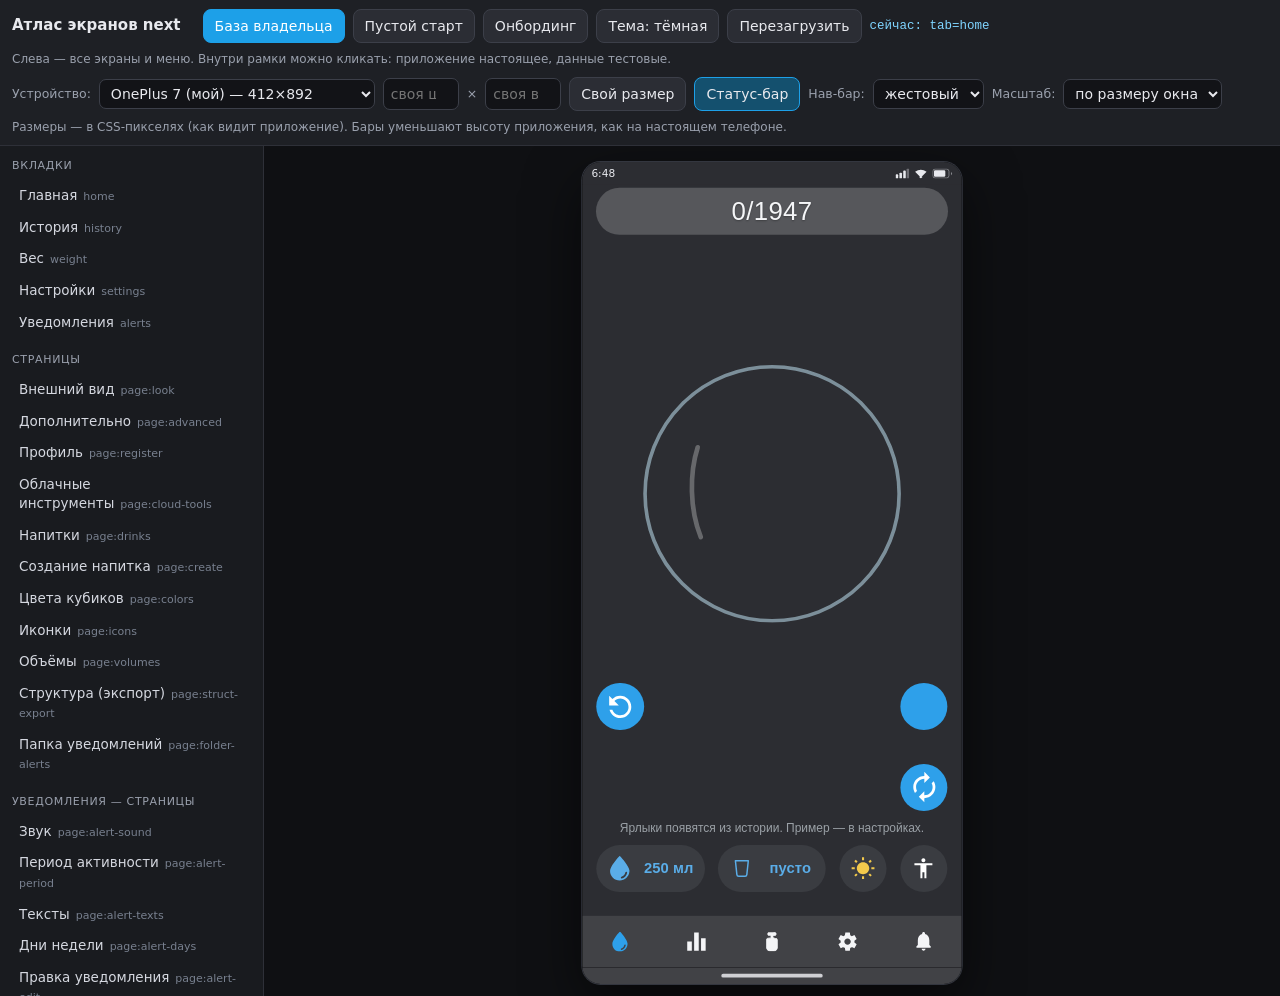
==== atlas.html @ ac857ebe "Атлас v2: устройства и системные бары в цвет интерфейса (слово владельца 07.11) - пресеты устройств " ====
<!DOCTYPE html>
<html lang="ru">
<head>
<meta charset="utf-8">
<meta name="viewport" content="width=device-width, initial-scale=1">
<title>Атлас экранов — Водомер next</title>
<!-- Атлас экранов next (слово владельца 07.11, вариант 2): настоящее приложение
     в рамке телефона + каталог всех экранов и меню для быстрого перехода.
     Приложение не меняет и ничего не экспортирует: это смотровая площадка.
     В APK не входит (сборка берёт только index.html/styles.css/src/assets/data). -->
<style>
  :root { color-scheme: dark; }
  * { box-sizing: border-box; }
  body { margin: 0; font: 14px/1.45 system-ui, sans-serif; background: #141519; color: #e8e9ee; }
  header { display: flex; align-items: center; gap: 8px; padding: 9px 12px; background: #1e2025; border-bottom: 1px solid #2e3038; flex-wrap: wrap; }
  header h1 { font-size: 15px; margin: 0 14px 0 0; font-weight: 600; }
  .btn { background: #2b2d34; color: #e8e9ee; border: 1px solid #3c3f49; border-radius: 8px; padding: 6px 11px; cursor: pointer; font: inherit; }
  .btn:hover { background: #35373f; }
  .btn.pri { background: #1da0e8; border-color: #1da0e8; color: #fff; }
  .btn.on { background: #14506e; border-color: #1da0e8; }
  .hint { color: #9aa0ad; font-size: 12px; }
  #cur { color: #7fd4ff; font-size: 12.5px; font-family: ui-monospace, monospace; }
  main { display: flex; height: calc(100vh - 50px); }
  #left { width: 264px; flex: none; overflow: auto; background: #191b1f; border-right: 1px solid #2e3038; padding: 10px; }
  .sec { color: #9aa0ad; font-size: 11px; text-transform: uppercase; letter-spacing: .06em; margin: 14px 2px 6px; }
  .sec:first-child { margin-top: 2px; }
  .scr { display: block; width: 100%; text-align: left; background: none; border: 0; color: #d5d8e0; padding: 6px 9px; border-radius: 8px; cursor: pointer; font: inherit; font-size: 13.5px; }
  .scr:hover { background: #23252c; }
  .scr small { color: #78808f; margin-left: 6px; font-size: 11px; }
  #center { flex: 1; display: flex; align-items: flex-start; justify-content: center; padding: 16px; overflow: auto; background: #0f1013; }
  #frame { position: relative; width: 412px; height: 892px; flex: none; border-radius: 20px; overflow: hidden; box-shadow: 0 0 0 1px #33363f, 0 22px 60px rgba(0,0,0,.55); background: #000; }
  #frame iframe { border: 0; display: block; }
  #frame { display: flex; flex-direction: column; }
  #statusbar { height: 24px; flex: none; display: none; align-items: center; justify-content: space-between; padding: 0 10px; font-size: 11.5px; background: #101114; color: #e8e9ee; }
  #statusbar.on { display: flex; }
  #statusbar.light { background: #f2f3f5; color: #22252b; }
  #statusbar .ics { display: flex; gap: 5px; align-items: center; }
  #navbar { flex: none; display: none; align-items: center; justify-content: center; background: #101114; color: #e8e9ee; }
  #navbar.light { background: #f2f3f5; color: #22252b; }
  #navbar.gesture { height: 18px; }
  #navbar.buttons { height: 48px; justify-content: space-evenly; }
  #navbar.on { display: flex; }
  #navbar .pill { width: 110px; height: 4px; border-radius: 2px; background: currentColor; opacity: .85; }
  .bar2 { display: flex; align-items: center; gap: 8px; width: 100%; flex-wrap: wrap; }
  .bar2 select, .bar2 input[type=number] { background: #121317; color: #e8e9ee; border: 1px solid #3c3f49; border-radius: 7px; padding: 5px 7px; font: inherit; }
  .bar2 input[type=number] { width: 76px; }
  .bar2 .lbl { color: #9aa0ad; font-size: 12.5px; }
</style>
</head>
<body>
<header>
  <h1>Атлас экранов next</h1>
  <button class="btn pri" id="seedOwner">База владельца</button>
  <button class="btn" id="seedEmpty">Пустой старт</button>
  <button class="btn" id="seedOnb">Онбординг</button>
  <button class="btn" id="themeBtn">Тема: тёмная</button>
  <button class="btn" id="reloadBtn">Перезагрузить</button>
  <span id="cur">загрузка…</span>
  <span class="hint">Слева — все экраны и меню. Внутри рамки можно кликать: приложение настоящее, данные тестовые.</span>
  <div class="bar2">
    <span class="lbl">Устройство:</span>
    <select id="devSel">
      <option value="412x892" selected>OnePlus 7 (мой) — 412×892</option>
      <option value="412x914">OnePlus 7T / 8 — 412×914</option>
      <option value="360x780">Galaxy S23 — 360×780</option>
      <option value="390x844">iPhone 14 — 390×844</option>
      <option value="375x667">iPhone SE — 375×667</option>
      <option value="360x640">Компактный Android — 360×640</option>
      <option value="768x1024">Планшет — 768×1024</option>
    </select>
    <input type="number" id="custW" placeholder="своя ширина" min="280" max="1400">
    <span class="lbl">×</span>
    <input type="number" id="custH" placeholder="своя высота" min="480" max="1600">
    <button class="btn" id="custGo">Свой размер</button>
    <button class="btn on" id="statusBtn">Статус-бар</button>
    <span class="lbl">Нав-бар:</span>
    <select id="navSel">
      <option value="off">нет</option>
      <option value="gesture" selected>жестовый</option>
      <option value="buttons">кнопки</option>
    </select>
    <span class="lbl">Масштаб:</span>
    <select id="zoomSel">
      <option value="fit" selected>по размеру окна</option>
      <option value="100">100%</option>
    </select>
    <span class="hint">Размеры — в CSS-пикселях (как видит приложение). Бары уменьшают высоту приложения, как на настоящем телефоне.</span>
  </div>
</header>
<main>
  <aside id="left"></aside>
  <section id="center">
    <div id="frame">
      <div id="statusbar" class="on"><span id="sbClock">9:41</span><span class="ics">
        <svg width="15" height="11" viewBox="0 0 16 12" fill="currentColor"><rect x="0" y="7" width="3" height="5" rx="1"/><rect x="4.5" y="5" width="3" height="7" rx="1"/><rect x="9" y="2.5" width="3" height="9.5" rx="1"/><rect x="13" y="0" width="3" height="12" rx="1" opacity=".35"/></svg>
        <svg width="15" height="11" viewBox="0 0 16 12" fill="currentColor"><path d="M8 10.6 1.2 3.8a12 12 0 0 1 13.6 0L8 10.6zm0 1.4-2-2a3.2 3.2 0 0 1 4 0l-2 2z"/></svg>
        <svg width="22" height="11" viewBox="0 0 25 12"><rect x="0.5" y="0.5" width="20" height="11" rx="3" fill="none" stroke="currentColor" opacity=".5"/><rect x="2" y="2" width="14" height="8" rx="1.6" fill="currentColor"/><path d="M23 4v4a2.2 2.2 0 0 0 0-4z" fill="currentColor" opacity=".5"/></svg>
      </span></div>
      <iframe id="app" title="Водомер next"></iframe>
      <div id="navbar" class="on gesture"><span class="pill"></span></div>
    </div>
  </section>
</main>
<script>
(function () {
  "use strict";
  var frame = document.getElementById("app");
  var left = document.getElementById("left");
  var cur = document.getElementById("cur");
  var KEY = "cup-tracker-v1";
  var ownerPack = null;

  /* ---------- сиды (как в bench: база владельца из uploads) ---------- */
  function buildSeed(pack, opts) {
    opts = opts || {};
    var s = (pack && pack.settings) || {}, pr = (pack && pack.profile) || {};
    return {
      goalMl: pr.consumptionRate || 1900, gender: pr.gender || "male",
      weightKg: pr.weightKg || 59, units: "metric", dayStart: pr.dayStart || "02:00",
      theme: "dark", animation: false,
      onboarded: opts.onboarded ? 0 : 1, historyDismissed: 1, alertPermAsked: 1,
      profile: { drinkId: "water", volume: 250 },
      drinks: pack ? (pack.drinks || []) : [],
      entries: opts.empty ? [] : (pack ? (pack.entries || []) : []),
      weights: opts.empty ? [] : (pack ? (pack.weights || []) : []),
      dayGoals: {}, tombstones: { e: {}, w: {} },
      notifications: { enabled: false, everyMin: 120, days: [] },
      cupLabel: s.cupLabel, rowCustom: s.rowCustom, habitAuto: s.habitAuto,
      paceGoals: s.paceGoals, lc: s.lc
    };
  }
  function boot(seed) {
    try { localStorage.setItem(KEY, JSON.stringify(seed)); } catch (e) {}
    frame.src = "index.html";
  }
  function loadOwner(cb) {
    if (ownerPack) { cb(ownerPack); return; }
    fetch("../uploads/vodomer-baza-owner.json").then(function (r) { return r.json(); })
      .then(function (j) { ownerPack = j; cb(j); })
      .catch(function () { cb(null); });
  }

  /* ---------- доступ к приложению в рамке ---------- */
  function app() {
    try { return frame.contentWindow && frame.contentWindow.__waterApp; } catch (e) { return null; }
  }
  function go(fn) {
    var A = app(); if (!A) return;
    fn(A);
    A.render();
  }
  /* настоящий клик по кнопке приложения в рамке (честный путь пользователя) */
  function clickAct(act) {
    try {
      var el = frame.contentDocument.querySelector('[data-act="' + act + '"]');
      if (el) { el.click(); return true; }
    } catch (e) {}
    return false;
  }
  function base(A, tab) {
    A.ui.page = null; A.ui.sheet = null; A.ui.modal = null; A.ui.dialogSpec = null;
    A.ui.tab = tab || "home";
  }

  /* ---------- каталог: все экраны и меню ---------- */
  var CAT = [
    { g: "Вкладки", items: [
      ["Главная", "home", function (A) { base(A, "home"); }],
      ["История", "history", function (A) { base(A, "history"); }],
      ["Вес", "weight", function (A) { base(A, "weight"); }],
      ["Настройки", "settings", function (A) { base(A, "settings"); }],
      ["Уведомления", "alerts", function (A) { base(A, "alerts"); }]
    ]},
    { g: "Страницы", items: [
      ["Внешний вид", "page:look", function (A) { base(A, "settings"); A.ui.page = "look"; }],
      ["Дополнительно", "page:advanced", function (A) { base(A, "settings"); A.ui.page = "advanced"; }],
      ["Профиль", "page:register", function (A) { base(A, "settings"); A.ui.page = "register"; }],
      ["Облачные инструменты", "page:cloud-tools", function (A) { base(A, "settings"); A.ui.page = "cloud-tools"; }],
      ["Напитки", "page:drinks", function (A) { base(A, "home"); A.ui.page = "drinks"; }],
      ["Создание напитка", "page:create", function (A) { base(A, "home"); A.ui.page = "create"; }],
      ["Цвета кубиков", "page:colors", function (A) { base(A, "settings"); A.ui.page = "colors"; }],
      ["Иконки", "page:icons", function (A) { base(A, "settings"); A.ui.page = "icons"; }],
      ["Объёмы", "page:volumes", function (A) { base(A, "settings"); A.ui.page = "volumes"; }],
      ["Структура (экспорт)", "page:struct-export", function (A) { base(A, "settings"); A.ui.page = "struct-export"; }],
      ["Папка уведомлений", "page:folder-alerts", function (A) { base(A, "alerts"); A.ui.page = "folder-alerts"; }]
    ]},
    { g: "Уведомления — страницы", items: [
      ["Звук", "page:alert-sound", function (A) { base(A, "alerts"); A.ui.page = "alert-sound"; }],
      ["Период активности", "page:alert-period", function (A) { base(A, "alerts"); A.ui.page = "alert-period"; }],
      ["Тексты", "page:alert-texts", function (A) { base(A, "alerts"); A.ui.page = "alert-texts"; }],
      ["Дни недели", "page:alert-days", function (A) { base(A, "alerts"); A.ui.page = "alert-days"; }],
      ["Правка уведомления", "page:alert-edit", function (A) { base(A, "alerts"); A.render(); A.performAction({ dataset: {} }, "open-alert-edit"); }],
      ["Привычный график", "page:alert-habit", function (A) { base(A, "alerts"); A.ui.page = "alert-habit"; }]
    ]},
    { g: "Шторки", items: [
      ["Добавить запись", "sheet:hist-add", function (A) { base(A, "history"); A.render(); if (!clickAct("open-add")) { A.performAction(null, "open-add"); } }],
      ["Добавить вес", "sheet:weight", function (A) { base(A, "weight"); A.ui.sheet = "weight"; }],
      ["Задать вес", "sheet:set-weight", function (A) { base(A, "settings"); A.render(); if (!clickAct("open-set-weight")) { A.performAction(null, "open-set-weight"); } }],
      ["Норма воды", "sheet:goal", function (A) { base(A, "settings"); A.ui.sheet = "goal"; }],
      ["Объём порции", "sheet:volume", function (A) { base(A, "home"); A.ui.sheet = "volume"; }],
      ["Активность", "sheet:activity", function (A) { base(A, "home"); A.ui.sheet = "activity"; }],
      ["Погода", "sheet:weather", function (A) { base(A, "home"); A.ui.sheet = "weather"; }]
    ]},
    { g: "Диалоги и меню", items: [
      ["Тема оформления", "modal:theme", function (A) { base(A, "settings"); A.ui.modal = "theme"; }],
      ["Единицы измерения", "modal:units", function (A) { base(A, "settings"); A.ui.modal = "units"; }],
      ["Пол", "modal:gender", function (A) { base(A, "settings"); A.ui.modal = "gender"; }],
      ["Норма (диалог)", "modal:norm", function (A) { base(A, "settings"); A.ui.modal = "norm"; }],
      ["Начало суток", "modal:day-start", function (A) { base(A, "settings"); A.ui.modal = "day-start"; }],
      ["Подпись стакана", "modal:cup-label", function (A) { base(A, "settings"); A.ui.modal = "cup-label"; }],
      ["Частота напоминаний", "modal:alert-freq", function (A) { base(A, "alerts"); A.ui.modal = "alert-freq"; }],
      ["Часы напоминаний", "modal:alert-clock", function (A) { base(A, "alerts"); A.ui.modal = "alert-clock"; }],
      ["Пауза напоминаний", "modal:alert-gap", function (A) { base(A, "alerts"); A.ui.modal = "alert-gap"; }],
      ["Календарь", "modal:calendar", function (A) { base(A, "weight"); A.ui.modal = "calendar"; }],
      ["Время записи", "modal:time", function (A) { base(A, "history"); A.ui.timeDraft = { hour: 12, minute: 30 }; A.ui.modal = "time"; }],
      ["Дубликаты", "modal:dupes", function (A) { base(A, "settings"); A.ui.modal = "dupes"; }],
      ["Экспорт истории", "modal:history-export", function (A) { base(A, "settings"); A.ui.modal = "history-export"; }]
    ]}
  ];

  CAT.forEach(function (grp) {
    var h = document.createElement("div");
    h.className = "sec"; h.textContent = grp.g;
    left.appendChild(h);
    grp.items.forEach(function (it) {
      var b = document.createElement("button");
      b.className = "scr"; b.dataset.atlas = it[1];
      b.innerHTML = it[0] + "<small>" + it[1] + "</small>";
      b.addEventListener("click", function () { go(it[2]); });
      left.appendChild(b);
    });
  });

  /* ---------- панель сверху ---------- */
  document.getElementById("seedOwner").addEventListener("click", function () {
    loadOwner(function (p) { boot(buildSeed(p, {})); });
  });
  document.getElementById("seedEmpty").addEventListener("click", function () {
    loadOwner(function (p) { boot(buildSeed(p, { empty: true })); });
  });
  document.getElementById("seedOnb").addEventListener("click", function () {
    loadOwner(function (p) { boot(buildSeed(p, { empty: true, onboarded: true })); });
  });
  document.getElementById("reloadBtn").addEventListener("click", function () {
    frame.src = "index.html";
  });
  var dark = true;
  document.getElementById("themeBtn").addEventListener("click", function () {
    dark = !dark;
    this.textContent = "Тема: " + (dark ? "тёмная" : "светлая");
    sb.classList.toggle("light", !dark); nb.classList.toggle("light", !dark);
    /* настоящим путём приложения: pick-theme сам сохранит и применит тему */
    go(function (A) { A.performAction({ dataset: { v: dark ? "dark" : "light" } }, "pick-theme"); });
  });

  /* ---------- бары в цвет интерфейса ---------- */
  /* Как оболочка на телефоне (WaterBars): цвет статус-бара снимаем с шапки
     приложения, нав-бара — с его нижней навигации. Иконки — контрастом. */
  function lum(rgb) {
    var m = /rgba?\((\d+),\s*(\d+),\s*(\d+)/.exec(rgb || "");
    if (!m) return 0;
    return (0.2126 * m[1] + 0.7152 * m[2] + 0.0722 * m[3]) / 255;
  }
  function syncBars() {
    try {
      var w = frame.contentWindow, d = frame.contentDocument;
      if (!w || !d || !d.querySelector) return;
      var navEl = d.querySelector("#app .nav");
      /* шапка может быть прозрачной (главная) — идём вниз по слоям,
         как замер цвета у оболочки: первый непрозрачный фон сверху */
      var bg = "";
      ["#app .top", "#app .screen", "#app"].forEach(function (sel) {
        if (bg) return;
        var el = d.querySelector(sel);
        if (!el) return;
        var c = w.getComputedStyle(el).backgroundColor;
        if (c && c !== "rgba(0, 0, 0, 0)" && c !== "transparent") bg = c;
      });
      if (!bg && d.body) bg = w.getComputedStyle(d.body).backgroundColor;
      if (bg) {
        sb.style.background = bg;
        sb.style.color = lum(bg) > 0.6 ? "#22252b" : "#e8e9ee";
      }
      if (navEl) {
        var nbg = w.getComputedStyle(navEl).backgroundColor;
        if (nbg && nbg !== "rgba(0, 0, 0, 0)" && nbg !== "transparent") {
          nb.style.background = nbg;
          nb.style.color = lum(nbg) > 0.6 ? "#22252b" : "#e8e9ee";
        }
      }
    } catch (e) { /* рамка между навигациями — пропускаем кадр */ }
  }
  setInterval(syncBars, 500);

  /* ---------- индикатор текущего экрана ---------- */
  setInterval(function () {
    var A = app();
    if (!A) { cur.textContent = "загрузка…"; return; }
    var u = A.ui;
    cur.textContent = "сейчас: tab=" + u.tab + (u.page ? " page=" + u.page : "") +
      (u.sheet ? " sheet=" + u.sheet : "") + (u.modal ? " modal=" + u.modal : "");
  }, 600);

  /* ---------- устройства, бары, масштаб ---------- */
  var devW = 412, devH = 892, statusOn = true, navMode = "gesture";
  var frameBox = document.getElementById("frame");
  var sb = document.getElementById("statusbar"), nb = document.getElementById("navbar");
  function barsH() { return (statusOn ? 24 : 0) + (navMode === "gesture" ? 18 : navMode === "buttons" ? 48 : 0); }
  function applySize() {
    var vh = Math.max(320, devH - barsH());
    frameBox.style.width = devW + "px";
    frameBox.style.height = devH + "px";
    frame.style.width = devW + "px";
    frame.style.height = vh + "px";
    sb.classList.toggle("on", statusOn);
    nb.className = navMode === "off" ? "" : "on " + navMode + (dark ? "" : " light");
    nb.innerHTML = navMode === "buttons"
      ? '<svg width="18" height="14" viewBox="0 0 18 14" fill="none" stroke="currentColor" stroke-width="1.7"><path d="M11 2 5 7l6 5"/></svg><svg width="14" height="14" viewBox="0 0 14 14" fill="none" stroke="currentColor" stroke-width="1.7"><circle cx="7" cy="7" r="5"/></svg><svg width="14" height="14" viewBox="0 0 14 14" fill="none" stroke="currentColor" stroke-width="1.7"><rect x="2" y="2" width="10" height="10" rx="2"/></svg>'
      : '<span class="pill"></span>';
    fitZoom();
  }
  function fitZoom() {
    var fit = document.getElementById("zoomSel").value === "fit";
    var c = document.getElementById("center");
    var s = 1;
    if (fit) s = Math.min(1, (c.clientWidth - 28) / devW, (c.clientHeight - 28) / devH);
    frameBox.style.transform = s < 1 ? "scale(" + s + ")" : "";
    frameBox.style.transformOrigin = "top center";
    frameBox.style.marginBottom = s < 1 ? (-(devH * (1 - s))) + "px" : "";
  }
  document.getElementById("devSel").addEventListener("change", function () {
    var v = this.value.split("x"); devW = +v[0]; devH = +v[1]; applySize();
  });
  document.getElementById("custGo").addEventListener("click", function () {
    var w = +document.getElementById("custW").value, h = +document.getElementById("custH").value;
    if (w >= 280 && h >= 480) { devW = w; devH = h; applySize(); }
  });
  document.getElementById("statusBtn").addEventListener("click", function () {
    statusOn = !statusOn; this.classList.toggle("on", statusOn); applySize();
  });
  document.getElementById("navSel").addEventListener("change", function () { navMode = this.value; applySize(); });
  document.getElementById("zoomSel").addEventListener("change", fitZoom);
  window.addEventListener("resize", fitZoom);
  function clock() {
    var d = new Date();
    document.getElementById("sbClock").textContent = d.getHours() + ":" + String(d.getMinutes()).padStart(2, "0");
  }
  clock(); setInterval(clock, 20000);

  applySize();

  /* первый старт — база владельца */
  loadOwner(function (p) { boot(buildSeed(p, {})); });
})();
</script>
</body>
</html>
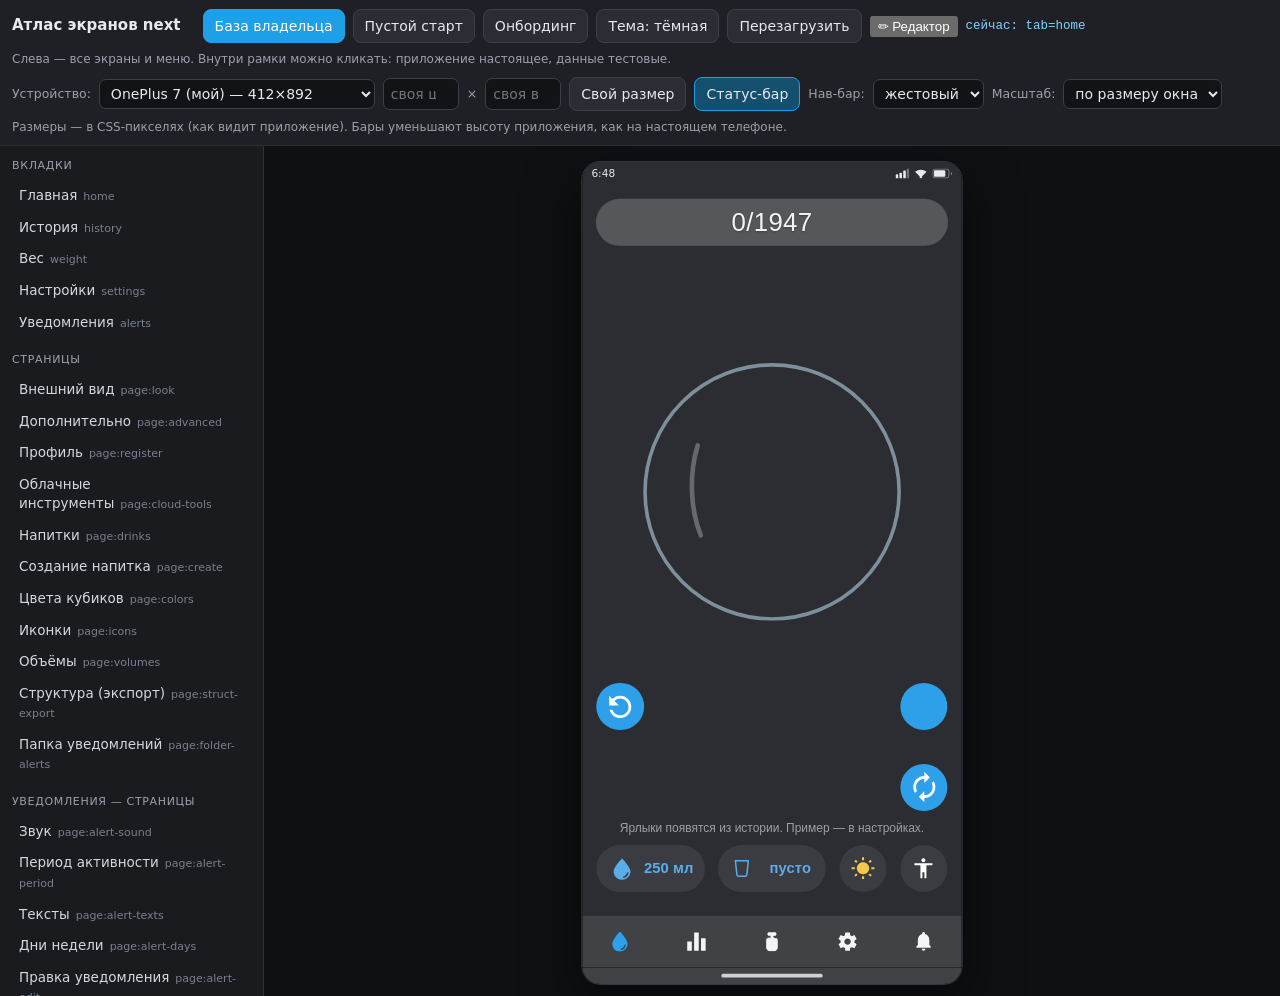
==== commit 83a259cc: "Атлас: визуальный редактор интерфейса (слово владельца 07.11) Режим «Редактор» поверх живого приложе" ====
--- a/atlas.html
+++ b/atlas.html
@@ -45,6 +45,38 @@
   .bar2 select, .bar2 input[type=number] { background: #121317; color: #e8e9ee; border: 1px solid #3c3f49; border-radius: 7px; padding: 5px 7px; font: inherit; }
   .bar2 input[type=number] { width: 76px; }
   .bar2 .lbl { color: #9aa0ad; font-size: 12.5px; }
+
+  /* ---------- редактор ---------- */
+  #edBtn.on { background: #4da3ff; color: #08131f; border-color: #4da3ff; font-weight: 700; }
+  #edPanel { width: 302px; flex: none; background: #17181c; border-left: 1px solid #2c2e35;
+    padding: 12px 14px 20px; overflow-y: auto; display: none; color: #e8e9ee; font-size: 13px; }
+  #edPanel.open { display: block; }
+  #edPanel h3 { font-size: 13px; margin: 14px 0 8px; color: #9db8d6; letter-spacing: .04em; }
+  #edPanel h3:first-child { margin-top: 0; }
+  #edPanel label { color: #a7abb6; }
+  #edPanel .row { display: flex; align-items: center; gap: 8px; margin: 6px 0; flex-wrap: wrap; }
+  #edPanel input[type=number] { width: 62px; }
+  #edPanel input[type=text], #edPanel textarea { width: 100%; }
+  #edPanel input, #edPanel select, #edPanel textarea { background: #232529; color: #e8e9ee;
+    border: 1px solid #3a3c44; border-radius: 8px; padding: 6px 8px; font: inherit; }
+  #edPanel input[type=color] { width: 44px; height: 28px; padding: 2px; }
+  #edPanel input[type=range] { flex: 1; padding: 0; }
+  #edPanel button { background: #232529; color: #e8e9ee; border: 1px solid #3a3c44;
+    border-radius: 8px; padding: 6px 10px; font: inherit; cursor: pointer; }
+  #edPanel button:hover { border-color: #4da3ff; }
+  #edPath { font: 11px/1.5 monospace; color: #8fd0ff; word-break: break-all;
+    background: #101216; border: 1px solid #2c2e35; border-radius: 8px; padding: 6px 8px; }
+  #edGeom { font: 11px monospace; color: #a7abb6; }
+  #edLogN { color: #ffd479; font-weight: 700; }
+  #edReport { height: 120px; font: 11px/1.5 monospace; display: none; }
+  .ed-note { color: #7c808c; font-size: 12px; line-height: 1.5; }
+  #edPanel .nums { display: grid; grid-template-columns: 1fr 1fr; gap: 6px 10px; }
+  #edPanel .nums label { display: flex; align-items: center; gap: 6px; }
+  #edPanel .nums input { width: 64px; flex: none; }
+  #edGuideList { margin: 6px 0; }
+  #edGuideList .grow { display: flex; align-items: center; gap: 8px; margin: 3px 0;
+    font: 11px monospace; color: #ffb3c8; }
+  #edGuideList .grow button { padding: 2px 8px; margin-left: auto; }
 </style>
 </head>
 <body>
@@ -55,6 +87,7 @@
   <button class="btn" id="seedOnb">Онбординг</button>
   <button class="btn" id="themeBtn">Тема: тёмная</button>
   <button class="btn" id="reloadBtn">Перезагрузить</button>
+  <button id="edBtn" title="Визуальный редактор поверх живого приложения">✏ Редактор</button>
   <span id="cur">загрузка…</span>
   <span class="hint">Слева — все экраны и меню. Внутри рамки можно кликать: приложение настоящее, данные тестовые.</span>
   <div class="bar2">
@@ -101,6 +134,78 @@
     </div>
   </section>
 </main>
+
+<aside id="edPanel">
+  <h3>РЕДАКТОР · СЕТКА</h3>
+  <div class="row">
+    <label>шаг</label>
+    <select id="edStep"><option>4</option><option selected>8</option><option>12</option><option>16</option><option>24</option></select>
+    <label><input type="checkbox" id="edGridOn" checked> сетка</label>
+    <label><input type="checkbox" id="edSnapOn" checked> прилипание</label>
+    <label><input type="checkbox" id="edOurOn"> наша сетка</label>
+    <label><input type="checkbox" id="edOurNum"> нумерация</label>
+  </div>
+  <p class="ed-note">Клик — выбрать элемент. Тянуть — двигать, ручки по краям — размер.
+    Стрелки — сдвиг на 1px (с Shift — на шаг сетки), Esc — снять выбор.</p>
+  <h3>РАЗМЕТОЧНЫЕ ЛИНИИ</h3>
+  <div class="row">
+    <label><input type="checkbox" id="edGuidesOn" checked> показывать линии</label></div>
+  <div class="row">
+    <button id="edGuideV">+ вертикальная</button>
+    <button id="edGuideH">+ горизонтальная</button></div>
+  <div class="row">
+    <button id="edGuideEl">Линии по выбранному элементу</button>
+    <button id="edGuideClear">Убрать все</button></div>
+  <div id="edGuideList"></div>
+  <p class="ed-note">Линии таскаются мышью; прилипание ловит и их тоже.
+    Живут поверх всех экранов, в журнал правок не пишутся.</p>
+  <h3>ЭЛЕМЕНТ</h3>
+  <div id="edPath">ничего не выбрано</div>
+  <div class="row"><span id="edGeom">—</span></div>
+  <div class="nums">
+    <label>сдвиг X <input type="number" id="edX" step="1"></label>
+    <label>сдвиг Y <input type="number" id="edY" step="1"></label>
+    <label>ширина <input type="number" id="edW" step="1" min="1"></label>
+    <label>высота <input type="number" id="edH" step="1" min="1"></label>
+  </div>
+  <div class="row"><label style="flex:1">Текст
+    <input type="text" id="edText" placeholder="текст элемента"></label></div>
+  <h3>ШРИФТ</h3>
+  <div class="row"><label>размер</label>
+    <input type="range" id="edFontSize" min="8" max="44" step="1"><input type="number" id="edFontSizeN" min="8" max="60"></div>
+  <div class="row"><label>вес</label>
+    <select id="edFontWeight"><option value="">—</option><option>400</option><option>500</option><option>600</option><option>700</option><option>800</option></select>
+    <label>цвет</label><input type="color" id="edColor"></div>
+  <h3>ВИД</h3>
+  <div class="row"><label>фон</label><input type="color" id="edBg">
+    <button id="edBgClear">прозрачный</button></div>
+  <div class="row"><label>скругление</label>
+    <input type="range" id="edRadius" min="0" max="60" step="1"><input type="number" id="edRadiusN" min="0" max="200"></div>
+  <div class="row"><label>отступы</label>
+    <input type="range" id="edPad" min="0" max="48" step="1"><input type="number" id="edPadN" min="0" max="120"></div>
+  <div class="row"><label>прозрачность</label>
+    <input type="range" id="edOpacity" min="5" max="100" step="1"><span id="edOpacityV"></span></div>
+  <div class="row">
+    <button id="edHide">Скрыть/показать</button>
+    <button id="edResetEl">Сброс элемента</button></div>
+  <h3>ТОСТЫ</h3>
+  <div class="row"><label style="flex:1">текст
+    <input type="text" id="edToastText" value="Так будет выглядеть тост"></label></div>
+  <div class="row"><button id="edToastShow">Вызвать и закрепить тост</button>
+    <button id="edToastHide">Скрыть тост</button></div>
+  <p class="ed-note">Тост вызывается настоящим механизмом приложения и закрепляется копией —
+    оригинал исчезнет по таймеру, копию можно крутить сколько угодно.</p>
+  <h3>ЖУРНАЛ ПРАВОК · <span id="edLogN">0</span></h3>
+  <div class="row">
+    <button id="edExport">Отчёт</button>
+    <button id="edReapply">Переприменить к экрану</button></div>
+  <div class="row">
+    <button id="edWipe">Сбросить всё</button>
+    <span id="edStatus" class="ed-note"></span></div>
+  <textarea id="edReport" readonly></textarea>
+  <p class="ed-note">Правки живут только в этой живой странице и в журнале.
+    В исходный код приложения они попадут, если принести отчёт мне и сказать «примени».</p>
+</aside>
 <script>
 (function () {
   "use strict";
@@ -352,6 +457,558 @@
   /* первый старт — база владельца */
   loadOwner(function (p) { boot(buildSeed(p, {})); });
 })();
+
+  /* ================= РЕДАКТОР ИНТЕРФЕЙСА ================= */
+  var edFrame = document.getElementById("app");
+  var edOn = false, edSelEl = null, edHover = null, edEdits = [], edLastDoc = null;
+  var edDrag = null;
+  var edPanel = document.getElementById("edPanel");
+  /* панель — третьим столбцом рядом с рамкой, а не под страницей */
+  var mainEl = document.querySelector("main");
+  if (mainEl) mainEl.appendChild(edPanel);
+  function edD() { try { return edFrame.contentDocument; } catch (e) { return null; } }
+  function edW() { try { return edFrame.contentWindow; } catch (e) { return null; } }
+  function edStep() { return parseInt(document.getElementById("edStep").value, 10) || 8; }
+  function edSnap(v) { return document.getElementById("edSnapOn").checked ? Math.round(v / edStep()) * edStep() : Math.round(v); }
+
+  var ED_CSS = [
+    "#edGrid{position:fixed;inset:0;z-index:2147483000;pointer-events:none;display:none;",
+    "background-image:linear-gradient(rgba(77,163,255,.14) 1px,transparent 1px),linear-gradient(90deg,rgba(77,163,255,.14) 1px,transparent 1px);}",
+    "#edBox{position:fixed;z-index:2147483001;border:1.5px solid #4da3ff;box-shadow:0 0 0 1px rgba(0,0,0,.4);pointer-events:none;display:none;box-sizing:border-box;}",
+    "#edBox .ed-h{position:absolute;width:11px;height:11px;margin:-6px 0 0 -6px;background:#fff;border:1.5px solid #4da3ff;border-radius:2px;pointer-events:all;box-sizing:border-box;}",
+    "#edBox .ed-h[data-h=nw]{left:0;top:0;cursor:nwse-resize}#edBox .ed-h[data-h=n]{left:50%;top:0;cursor:ns-resize}",
+    "#edBox .ed-h[data-h=ne]{left:100%;top:0;cursor:nesw-resize}#edBox .ed-h[data-h=e]{left:100%;top:50%;cursor:ew-resize}",
+    "#edBox .ed-h[data-h=se]{left:100%;top:100%;cursor:nwse-resize}#edBox .ed-h[data-h=s]{left:50%;top:100%;cursor:ns-resize}",
+    "#edBox .ed-h[data-h=sw]{left:0;top:100%;cursor:nesw-resize}#edBox .ed-h[data-h=w]{left:0;top:50%;cursor:ew-resize}",
+    "#edTag{position:absolute;left:-1.5px;top:-25px;background:#4da3ff;color:#08131f;font:600 10px system-ui;padding:3px 6px;border-radius:4px;white-space:nowrap;max-width:280px;overflow:hidden;text-overflow:ellipsis;}",
+    "[data-ed-hover]{outline:1px dashed rgba(77,163,255,.9)!important;outline-offset:1px;}",
+    "#edGuides{position:fixed;inset:0;z-index:2147483000;pointer-events:none;}",
+    ".ed-guide{position:fixed;pointer-events:all;}",
+    ".ed-guide-v{top:0;bottom:0;width:11px;margin-left:-5px;border-left:1px solid rgba(255,93,143,.85);cursor:ew-resize;}",
+    ".ed-guide-h{left:0;right:0;height:11px;margin-top:-5px;border-top:1px solid rgba(255,93,143,.85);cursor:ns-resize;}",
+    ".ed-guide:hover{border-color:#ff5d8f;}",
+    "#edOur{position:fixed;inset:0;z-index:2147482999;pointer-events:none;}",
+    ".ed-our-v{position:fixed;top:0;bottom:0;width:0;border-left:1px solid rgba(64,170,145,.5);}",
+    ".ed-our-h{position:fixed;left:0;right:0;height:0;border-top:1px solid rgba(64,170,145,.5);}",
+    ".ed-our-lab{position:fixed;z-index:2147483000;background:#123528;color:#7fe3c3;",
+    "font:700 9px system-ui;line-height:1;padding:2px 4px;border-radius:3px;transform:translate(-50%,0);}"
+  ].join("\n");
+
+  function edEnsureDom() {
+    var d = edD(); if (!d || !d.body || !d.head) return;
+    if (!d.getElementById("edStyle")) {
+      var st = d.createElement("style"); st.id = "edStyle"; st.textContent = ED_CSS; d.head.appendChild(st);
+    }
+    if (!d.getElementById("edGrid")) {
+      var g = d.createElement("div"); g.id = "edGrid"; d.body.appendChild(g);
+    }
+    if (!d.getElementById("edBox")) {
+      var bx = d.createElement("div"); bx.id = "edBox";
+      bx.innerHTML = "<div id=\"edTag\"></div>" + ["nw", "n", "ne", "e", "se", "s", "sw", "w"].map(function (h) {
+        return "<div class=\"ed-h\" data-h=\"" + h + "\"></div>";
+      }).join("");
+      d.body.appendChild(bx);
+    }
+    edLayoutGrid();
+  }
+  function edLayoutGrid() {
+    var d = edD(); if (!d) return;
+    var g = d.getElementById("edGrid"); if (!g) return;
+    g.style.backgroundSize = edStep() + "px " + edStep() + "px";
+    g.style.display = (edOn && document.getElementById("edGridOn").checked) ? "block" : "none";
+  }
+  function edPath(el) {
+    var d = edD(), parts = [], n = el;
+    while (n && n.nodeType === 1 && n !== d.body && n !== d.documentElement) {
+      if (n.id && n.id.indexOf("ed") === 0) break;
+      var seg = n.tagName.toLowerCase();
+      if (n.id) { seg += "#" + n.id; parts.unshift(seg); break; }
+      var cls = (typeof n.className === "string" ? n.className : "").trim().split(/\s+/)
+        .filter(function (c) { return c && c.indexOf("ed-") !== 0; }).slice(0, 2);
+      if (cls.length) seg += "." + cls.join(".");
+      var par = n.parentElement;
+      if (par) {
+        var same = 0, idx = 0, c;
+        for (c = par.firstElementChild; c; c = c.nextElementSibling) {
+          if (c.tagName === n.tagName) { same++; if (c === n) idx = same; }
+        }
+        if (same > 1) seg += ":nth-of-type(" + idx + ")";
+      }
+      parts.unshift(seg);
+      n = par;
+    }
+    return parts.join(" > ");
+  }
+  function edScreen() { return document.getElementById("cur").textContent || "?"; }
+  function edRec(el, prop, value, from) {
+    if (from && String(from) === String(value)) return; /* было = стало: не пишем */
+    var scr = edScreen(), sel = edPath(el);
+    var key = scr + "|" + sel + "|" + prop;
+    for (var i = 0; i < edEdits.length; i++) {
+      if (edEdits[i].key === key) { edEdits[i].value = value; edLogRender(); return; }
+    }
+    edEdits.push({ key: key, screen: scr, sel: sel, prop: prop, from: from, value: value });
+    edLogRender();
+  }
+  function edLogRender() { document.getElementById("edLogN").textContent = edEdits.length; }
+  function edSet(el, prop, value) {
+    if (!el) return;
+    var from;
+    if (prop === "text") { from = el.textContent; el.textContent = value; }
+    else {
+      var w = edW();
+      from = w ? w.getComputedStyle(el)[prop] : "";
+      el.style[prop] = value;
+    }
+    edRec(el, prop, value, from);
+  }
+  function edBoxTo() {
+    var d = edD(); if (!d || !edSelEl) return;
+    var bx = d.getElementById("edBox"); if (!bx) return;
+    if (!edSelEl.isConnected) { edDeselect(); return; }
+    var r = edSelEl.getBoundingClientRect();
+    bx.style.display = "block";
+    bx.style.left = r.left + "px"; bx.style.top = r.top + "px";
+    bx.style.width = r.width + "px"; bx.style.height = r.height + "px";
+    var tag = d.getElementById("edTag");
+    if (tag) tag.textContent = edSelEl.tagName.toLowerCase() +
+      (typeof edSelEl.className === "string" && edSelEl.className.trim() ? "." + edSelEl.className.trim().split(/\s+/)[0] : "");
+    document.getElementById("edGeom").textContent =
+      Math.round(r.width) + " × " + Math.round(r.height) + " px · x " + Math.round(r.left) + " · y " + Math.round(r.top);
+    edFillNums();
+  }
+  function edSelect(el) {
+    edDeselect(true);
+    edSelEl = el;
+    try { edW().__edSelected = el; } catch (e) { /* стенду: выбранный элемент */ }
+    var w = edW(), cs = w.getComputedStyle(el);
+    document.getElementById("edPath").textContent = edPath(el);
+    var t = document.getElementById("edText");
+    var leaf = el.children.length === 0;
+    t.disabled = !leaf;
+    t.value = leaf ? el.textContent : "";
+    t.placeholder = leaf ? "" : "внутри есть вложенные элементы — текст не трогаем";
+    var fs = parseFloat(cs.fontSize) || 14;
+    document.getElementById("edFontSize").value = fs;
+    document.getElementById("edFontSizeN").value = Math.round(fs);
+    document.getElementById("edFontWeight").value = "";
+    document.getElementById("edColor").value = edHex(cs.color);
+    document.getElementById("edBg").value = edHex(cs.backgroundColor);
+    var rad = parseFloat(cs.borderTopLeftRadius) || 0;
+    document.getElementById("edRadius").value = Math.min(60, rad);
+    document.getElementById("edRadiusN").value = Math.round(rad);
+    var pad = parseFloat(cs.paddingTop) || 0;
+    document.getElementById("edPad").value = Math.min(48, pad);
+    document.getElementById("edPadN").value = Math.round(pad);
+    var op = Math.round((parseFloat(cs.opacity) || 1) * 100);
+    document.getElementById("edOpacity").value = op;
+    document.getElementById("edOpacityV").textContent = op + "%";
+    edFillNums();
+    edBoxTo();
+  }
+  function edDeselect(keepPanel) {
+    edSelEl = null;
+    var d = edD();
+    if (d) { var bx = d.getElementById("edBox"); if (bx) bx.style.display = "none"; }
+    try { edW().__edSelected = null; } catch (e) {}
+    if (!keepPanel) {
+      document.getElementById("edPath").textContent = "ничего не выбрано";
+      document.getElementById("edGeom").textContent = "—";
+    }
+  }
+  function edHex(rgb) {
+    var m = /rgba?\((\d+),\s*(\d+),\s*(\d+)(?:,\s*([\d.]+))?\)/.exec(rgb || "");
+    if (!m) return "#000000";
+    function h(x) { return ("0" + Number(x).toString(16)).slice(-2); }
+    return "#" + h(m[1]) + h(m[2]) + h(m[3]);
+  }
+  function edTx(el) {
+    return { x: parseFloat(el.dataset.edTx || "0"), y: parseFloat(el.dataset.edTy || "0") };
+  }
+  function edApplyTx(el, x, y, recordIt) {
+    el.dataset.edTx = x; el.dataset.edTy = y;
+    el.style.transform = "translate(" + x + "px," + y + "px)";
+    if (recordIt) edRec(el, "transform", "translate(" + x + "px, " + y + "px)", "translate(0px, 0px)");
+  }
+  /* --- мышь внутри рамки --- */
+  /* --- разметочные линии: живут в родителе, рисуются в рамке --- */
+  var edGuides = [];
+  function edGuidesRender() {
+    var d = edD(); if (!d || !d.body) return;
+    var box = d.getElementById("edGuides");
+    if (!box) { box = d.createElement("div"); box.id = "edGuides"; d.body.appendChild(box); }
+    box.style.display = document.getElementById("edGuidesOn").checked ? "block" : "none";
+    box.innerHTML = edGuides.map(function (g, i) {
+      var st = g.o === "v" ? "left:" + g.p + "px" : "top:" + g.p + "px";
+      return "<div class=\"ed-guide ed-guide-" + g.o + "\" data-gi=\"" + i + "\" style=\"" + st + "\"></div>";
+    }).join("");
+    var list = document.getElementById("edGuideList");
+    list.innerHTML = edGuides.map(function (g, i) {
+      return "<div class=\"grow\"><span>" + (g.o === "v" ? "│ верт." : "─ гориз.") + " · " + Math.round(g.p) + "px</span>" +
+        "<button data-gd=\"" + i + "\">убрать</button></div>";
+    }).join("");
+    list.querySelectorAll("[data-gd]").forEach(function (btn) {
+      btn.addEventListener("click", function () {
+        edGuides.splice(parseInt(btn.dataset.gd, 10), 1);
+        edGuidesRender();
+      });
+    });
+  }
+  function edSnapAxis(v, o) {
+    var best = edSnap(v);
+    edGuides.forEach(function (g) {
+      if (g.o === o && Math.abs(g.p - v) < Math.abs(best - v)) best = g.p;
+    });
+    if (document.getElementById("edOurOn").checked) {
+      /* наша сетка: вертикали 41+66k, горизонтали 44+46k (замер со скрина владельца) */
+      var off = o === "v" ? 41 : 44, st = o === "v" ? 66 : 46;
+      var cand = off + Math.round((v - off) / st) * st;
+      if (Math.abs(cand - v) < Math.abs(best - v)) best = cand;
+    }
+    return best;
+  }
+  var ED_LETTERS = "АБВГДЕЖЗИКЛМНПРСТУФХЦЧШЭЮЯ";
+  function edOurRender() {
+    var d = edD(), w = edW(); if (!d || !d.body || !w) return;
+    var box = d.getElementById("edOur");
+    if (!box) { box = d.createElement("div"); box.id = "edOur"; d.body.appendChild(box); }
+    var on = document.getElementById("edOurOn").checked;
+    box.style.display = on ? "block" : "none";
+    if (!on) return;
+    var num = document.getElementById("edOurNum").checked;
+    var html = "", x, y, li = 0;
+    for (x = 41; x < w.innerWidth; x += 66) {
+      html += "<div class=\"ed-our-v\" style=\"left:" + x + "px\"></div>";
+      if (num) html += "<div class=\"ed-our-lab\" style=\"left:" + x + "px;top:2px\">" + ED_LETTERS[li++] + "</div>";
+    }
+    var cols = li;
+    for (y = 44; y < w.innerHeight; y += 46) {
+      html += "<div class=\"ed-our-h\" style=\"top:" + y + "px\"></div>";
+      if (num) html += "<div class=\"ed-our-lab\" style=\"left:8px;top:" + y + "px;transform:translate(0,-50%)\">" +
+        (ED_LETTERS[cols + Math.round((y - 44) / 46)] || "") + "</div>";
+    }
+    box.innerHTML = html;
+  }
+  function edTarget(e) {
+    var t = e.target;
+    if (!t || t.nodeType !== 1) return null;
+    if (t.id === "edGrid" || t.id === "edTag") return null;
+    return t;
+  }
+  function onEdDown(e) {
+    if (!edOn) return;
+    if (e.target && e.target.classList && e.target.classList.contains("ed-guide")) {
+      e.preventDefault(); e.stopPropagation();
+      var gi = parseInt(e.target.dataset.gi, 10), gd = edGuides[gi];
+      if (gd) edDrag = { mode: "guide", g: gd, sx: e.clientX, sy: e.clientY, p: gd.p, moved: true };
+      return;
+    }
+    var hd = e.target && e.target.classList && e.target.classList.contains("ed-h") ? e.target : null;
+    var t = hd ? edSelEl : edTarget(e);
+    if (!t || t === edD().documentElement || t === edD().body) { edDeselect(); return; }
+    e.preventDefault(); e.stopPropagation();
+    if (!hd) edSelect(t);
+    var r = t.getBoundingClientRect(), tx = edTx(t);
+    edDrag = { el: t, mode: hd ? "resize" : "drag", h: hd ? hd.dataset.h : "",
+      sx: e.clientX, sy: e.clientY, rect: r, tx: tx.x, ty: tx.y,
+      w: r.width, hgt: r.height, moved: false };
+  }
+  function onEdMove(e) {
+    if (!edOn) return;
+    if (!edDrag) {
+      var t = edTarget(e);
+      if (edHover && edHover !== t) edHover.removeAttribute("data-ed-hover");
+      edHover = (t && t !== edD().body && t !== edD().documentElement) ? t : null;
+      if (edHover && edHover !== edSelEl) edHover.setAttribute("data-ed-hover", "1");
+      else if (edHover) edHover.removeAttribute("data-ed-hover");
+      return;
+    }
+    var g = edDrag, dx = e.clientX - g.sx, dy = e.clientY - g.sy;
+    if (Math.abs(dx) + Math.abs(dy) > 2) g.moved = true;
+    if (g.mode === "guide") {
+      var np = g.g.o === "v" ? g.p + dx : g.p + dy;
+      g.g.p = document.getElementById("edSnapOn").checked ? edSnap(np) : Math.round(np);
+      edGuidesRender();
+      return;
+    }
+    if (g.mode === "drag") {
+      var nx = g.tx + dx, ny = g.ty + dy;
+      if (document.getElementById("edSnapOn").checked) {
+        /* без округления самого сдвига: край элемента может жить на долях
+           пикселя, сетка ловится именно краем, а не целым translate */
+        nx = edSnapAxis(g.rect.left + dx, "v") - g.rect.left + g.tx;
+        ny = edSnapAxis(g.rect.top + dy, "h") - g.rect.top + g.ty;
+        edApplyTx(g.el, Math.round(nx * 100) / 100, Math.round(ny * 100) / 100, false);
+      } else {
+        edApplyTx(g.el, Math.round(nx), Math.round(ny), false);
+      }
+    } else {
+      var w = g.w, h = g.hgt;
+      if (g.h.indexOf("e") >= 0) w = g.w + dx;
+      if (g.h.indexOf("w") >= 0) w = g.w - dx;
+      if (g.h.indexOf("s") >= 0) h = g.hgt + dy;
+      if (g.h.indexOf("n") >= 0) h = g.hgt - dy;
+      w = Math.max(12, document.getElementById("edSnapOn").checked ? edSnap(w) : Math.round(w));
+      h = Math.max(12, document.getElementById("edSnapOn").checked ? edSnap(h) : Math.round(h));
+      if (g.h.indexOf("e") >= 0 || g.h.indexOf("w") >= 0) { g.el.style.width = w + "px"; g.newW = w; }
+      if (g.h.indexOf("n") >= 0 || g.h.indexOf("s") >= 0) { g.el.style.height = h + "px"; g.newH = h; }
+    }
+    edBoxTo();
+  }
+  function onEdUp(e) {
+    if (!edDrag) return;
+    var g = edDrag; edDrag = null;
+    if (!g.moved || g.mode === "guide") return;
+    if (g.mode === "drag") {
+      var t = edTx(g.el);
+      edRec(g.el, "transform", "translate(" + t.x + "px, " + t.y + "px)", "translate(0px, 0px)");
+    } else {
+      var cs = edW().getComputedStyle(g.el);
+      if (g.newW != null) edRec(g.el, "width", g.newW + "px", Math.round(g.w) + "px");
+      if (g.newH != null) edRec(g.el, "height", g.newH + "px", Math.round(g.hgt) + "px");
+      void cs;
+    }
+    edBoxTo();
+  }
+  function onEdSwallow(e) {
+    if (!edOn) return;
+    /* клики приложения в режиме редактора глушим: правим, а не нажимаем */
+    e.preventDefault(); e.stopPropagation();
+  }
+  function edPinToast(node) {
+    if (!node.classList || !node.classList.contains("toast")) return;
+    if (node.classList.contains("ed-pinned")) return;
+    var d = edD();
+    var old = d.querySelectorAll(".toast.ed-pinned");
+    for (var i = 0; i < old.length; i++) old[i].remove();
+    var c = node.cloneNode(true);
+    c.classList.add("ed-pinned");
+    c.style.pointerEvents = "auto";
+    /* копия живёт в теле страницы, ВНЕ перерисовываемого дерева приложения:
+       иначе первая же перерисовка (таймер оригинала) снесёт и её */
+    c.style.zIndex = "2147482999";
+    d.body.appendChild(c);
+    edSelect(c);
+    document.getElementById("edStatus").textContent = "тост закреплён";
+  }
+  function edAttach() {
+    var d = edD(); if (!d || d.__edAttached || !d.body) return;
+    d.__edAttached = true;
+    edEnsureDom();
+    d.addEventListener("mousedown", onEdDown, true);
+    d.addEventListener("mousemove", onEdMove, true);
+    d.addEventListener("mouseup", onEdUp, true);
+    d.addEventListener("click", onEdSwallow, true);
+    d.addEventListener("dblclick", onEdSwallow, true);
+    d.addEventListener("scroll", function () { edBoxTo(); }, true);
+    var mo = new (edW().MutationObserver)(function (muts) {
+      if (!edOn) return;
+      for (var i = 0; i < muts.length; i++) {
+        var added = muts[i].addedNodes;
+        for (var j = 0; j < added.length; j++) {
+          if (added[j].nodeType === 1) {
+            if (added[j].classList && added[j].classList.contains("toast")) edPinToast(added[j]);
+            else if (added[j].querySelector) {
+              var t = added[j].querySelector(".toast");
+              if (t) edPinToast(t);
+            }
+          }
+        }
+      }
+    });
+    mo.observe(d.documentElement, { childList: true, subtree: true });
+  }
+  setInterval(function () {
+    var d = edD();
+    if (d && d !== edLastDoc) { edLastDoc = d; edAttach(); edDeselect(); }
+    if (edOn) { edEnsureDom(); edLayoutGrid(); edGuidesRender(); edOurRender(); if (edSelEl) edBoxTo(); }
+  }, 400);
+
+  /* --- панель: привязки --- */
+  document.getElementById("edBtn").addEventListener("click", function () {
+    edOn = !edOn;
+    this.classList.toggle("on", edOn);
+    edPanel.classList.toggle("open", edOn);
+    if (edOn) { edAttach(); edEnsureDom(); } else { edDeselect(); if (edHover) edHover.removeAttribute("data-ed-hover"); }
+    edLayoutGrid();
+    document.getElementById("edStatus").textContent = edOn ? "редактор включён" : "";
+  });
+  document.getElementById("edStep").addEventListener("change", edLayoutGrid);
+  document.getElementById("edOurOn").addEventListener("change", edOurRender);
+  document.getElementById("edOurNum").addEventListener("change", edOurRender);
+  document.getElementById("edGridOn").addEventListener("change", edLayoutGrid);
+  document.getElementById("edText").addEventListener("change", function () {
+    if (edSelEl && edSelEl.children.length === 0) { edSet(edSelEl, "text", this.value); edBoxTo(); }
+  });
+  function edBindRange(rangeId, numId, prop, unit) {
+    var r = document.getElementById(rangeId), n = document.getElementById(numId);
+    r.addEventListener("input", function () {
+      n.value = r.value;
+      if (edSelEl) { edSelEl.style[prop] = r.value + unit; edBoxTo(); }
+    });
+    r.addEventListener("change", function () { if (edSelEl) edRec(edSelEl, prop, r.value + unit, ""); });
+    n.addEventListener("change", function () {
+      r.value = n.value;
+      if (edSelEl) { edSelEl.style[prop] = n.value + unit; edRec(edSelEl, prop, n.value + unit, ""); edBoxTo(); }
+    });
+  }
+  edBindRange("edFontSize", "edFontSizeN", "fontSize", "px");
+  edBindRange("edRadius", "edRadiusN", "borderRadius", "px");
+  edBindRange("edPad", "edPadN", "padding", "px");
+  document.getElementById("edFontWeight").addEventListener("change", function () {
+    if (edSelEl && this.value) edSet(edSelEl, "fontWeight", this.value);
+  });
+  document.getElementById("edColor").addEventListener("input", function () {
+    if (edSelEl) edSelEl.style.color = this.value;
+  });
+  document.getElementById("edColor").addEventListener("change", function () {
+    if (edSelEl) edRec(edSelEl, "color", this.value, "");
+  });
+  document.getElementById("edBg").addEventListener("input", function () {
+    if (edSelEl) edSelEl.style.backgroundColor = this.value;
+  });
+  document.getElementById("edBg").addEventListener("change", function () {
+    if (edSelEl) edRec(edSelEl, "backgroundColor", this.value, "");
+  });
+  document.getElementById("edBgClear").addEventListener("click", function () {
+    if (edSelEl) edSet(edSelEl, "backgroundColor", "transparent");
+  });
+  document.getElementById("edOpacity").addEventListener("input", function () {
+    document.getElementById("edOpacityV").textContent = this.value + "%";
+    if (edSelEl) edSelEl.style.opacity = this.value / 100;
+  });
+  document.getElementById("edOpacity").addEventListener("change", function () {
+    if (edSelEl) edRec(edSelEl, "opacity", String(this.value / 100), "");
+  });
+  document.getElementById("edHide").addEventListener("click", function () {
+    if (!edSelEl) return;
+    var hidden = edSelEl.style.display === "none";
+    edSet(edSelEl, "display", hidden ? "" : "none");
+    edBoxTo();
+  });
+  document.getElementById("edResetEl").addEventListener("click", function () {
+    if (!edSelEl) return;
+    var el = edSelEl, sel = edPath(el), scr = edScreen();
+    ["transform", "width", "height", "fontSize", "fontWeight", "color",
+     "backgroundColor", "borderRadius", "padding", "opacity", "display"].forEach(function (p) {
+      el.style[p] = "";
+    });
+    delete el.dataset.edTx; delete el.dataset.edTy;
+    edEdits = edEdits.filter(function (r) { return !(r.screen === scr && r.sel === sel); });
+    edLogRender(); edSelect(el);
+    document.getElementById("edStatus").textContent = "элемент сброшен";
+  });
+  function edFillNums() {
+    if (!edSelEl) return;
+    var r = edSelEl.getBoundingClientRect(), t = edTx(edSelEl);
+    var set = function (id, v) {
+      var i = document.getElementById(id);
+      if (document.activeElement !== i) i.value = v;
+    };
+    set("edX", Math.round(t.x * 100) / 100); set("edY", Math.round(t.y * 100) / 100);
+    set("edW", Math.round(r.width)); set("edH", Math.round(r.height));
+  }
+  document.getElementById("edX").addEventListener("change", function () {
+    if (edSelEl) { edApplyTx(edSelEl, parseFloat(this.value) || 0, edTx(edSelEl).y, true); edBoxTo(); }
+  });
+  document.getElementById("edY").addEventListener("change", function () {
+    if (edSelEl) { edApplyTx(edSelEl, edTx(edSelEl).x, parseFloat(this.value) || 0, true); edBoxTo(); }
+  });
+  document.getElementById("edW").addEventListener("change", function () {
+    if (!edSelEl) return;
+    var v = Math.max(1, parseFloat(this.value) || 0);
+    edSelEl.style.width = v + "px"; edRec(edSelEl, "width", v + "px", ""); edBoxTo();
+  });
+  document.getElementById("edH").addEventListener("change", function () {
+    if (!edSelEl) return;
+    var v = Math.max(1, parseFloat(this.value) || 0);
+    edSelEl.style.height = v + "px"; edRec(edSelEl, "height", v + "px", ""); edBoxTo();
+  });
+  document.getElementById("edToastShow").addEventListener("click", function () {
+    var W = edW(), A = W && W.__waterApp;
+    if (!W || !W.WT2U || !A) { document.getElementById("edStatus").textContent = "приложение ещё не готово"; return; }
+    W.WT2U.toast(A.ui, document.getElementById("edToastText").value || "Тост", A.render);
+  });
+  document.getElementById("edToastHide").addEventListener("click", function () {
+    var d = edD(); if (!d) return;
+    var n = 0;
+    d.querySelectorAll(".toast").forEach(function (t) {
+      if (edSelEl === t) edDeselect();
+      t.remove(); n++;
+    });
+    document.getElementById("edStatus").textContent = n ? "тост скрыт" : "тоста на экране нет";
+  });
+  document.getElementById("edGuidesOn").addEventListener("change", edGuidesRender);
+  document.getElementById("edGuideV").addEventListener("click", function () {
+    var w = edW();
+    edGuides.push({ o: "v", p: Math.round((w ? w.innerWidth : 412) / 2) });
+    edGuidesRender();
+  });
+  document.getElementById("edGuideH").addEventListener("click", function () {
+    var w = edW();
+    edGuides.push({ o: "h", p: Math.round((w ? w.innerHeight : 892) / 2) });
+    edGuidesRender();
+  });
+  document.getElementById("edGuideEl").addEventListener("click", function () {
+    if (!edSelEl) { document.getElementById("edStatus").textContent = "сначала выберите элемент"; return; }
+    var r = edSelEl.getBoundingClientRect();
+    edGuides.push({ o: "v", p: Math.round(r.left) }, { o: "v", p: Math.round(r.right) },
+      { o: "h", p: Math.round(r.top) }, { o: "h", p: Math.round(r.bottom) });
+    edGuidesRender();
+    document.getElementById("edStatus").textContent = "линии по краям элемента";
+  });
+  document.getElementById("edGuideClear").addEventListener("click", function () {
+    edGuides = []; edGuidesRender();
+  });
+  document.getElementById("edExport").addEventListener("click", function () {
+    var lines = ["Правки интерфейса из атласа (экран → элемент → свойство: было → стало)", ""];
+    edEdits.forEach(function (r, i) {
+      lines.push((i + 1) + ". [" + r.screen + "] " + r.sel);
+      lines.push("   " + r.prop + ": " + (r.from || "—") + " → " + r.value);
+    });
+    if (edEdits.length === 0) lines.push("пока пусто — покрутите что-нибудь в редакторе");
+    var txt = lines.join("\n");
+    var ta = document.getElementById("edReport");
+    ta.value = txt; ta.style.display = "block";
+    if (navigator.clipboard) navigator.clipboard.writeText(txt).catch(function () {});
+    document.getElementById("edStatus").textContent = "отчёт в поле ниже и в буфере обмена";
+  });
+  document.getElementById("edReapply").addEventListener("click", function () {
+    var d = edD(), scr = edScreen(), okN = 0, miss = 0;
+    edEdits.forEach(function (r) {
+      if (r.screen !== scr) return;
+      var el = null;
+      try { el = d.querySelector(r.sel); } catch (e) { el = null; }
+      if (!el) { miss++; return; }
+      if (r.prop === "text") el.textContent = r.value;
+      else if (r.prop === "transform") {
+        var m = /translate\((-?[\d.]+)px,\s*(-?[\d.]+)px\)/.exec(r.value);
+        if (m) { el.dataset.edTx = m[1]; el.dataset.edTy = m[2]; }
+        el.style.transform = r.value;
+      } else el.style[r.prop] = r.value;
+      okN++;
+    });
+    document.getElementById("edStatus").textContent = "применено " + okN + (miss ? ", не найдено " + miss : "");
+  });
+  document.getElementById("edWipe").addEventListener("click", function () {
+    edEdits = []; edLogRender(); edDeselect();
+    document.getElementById("edReport").style.display = "none";
+    var d = edD();
+    if (d) d.querySelectorAll(".toast.ed-pinned").forEach(function (t) { t.remove(); });
+    document.getElementById("edStatus").textContent = "журнал очищен; экран перерисуется следующей навигацией атласа";
+  });
+  document.addEventListener("keydown", function (e) {
+    if (!edOn || !edSelEl) return;
+    var tag = (e.target.tagName || "").toLowerCase();
+    if (tag === "input" || tag === "textarea" || tag === "select") return;
+    var st = e.shiftKey ? edStep() : 1, t = edTx(edSelEl), done = false;
+    if (e.key === "ArrowLeft") { t.x -= st; done = true; }
+    if (e.key === "ArrowRight") { t.x += st; done = true; }
+    if (e.key === "ArrowUp") { t.y -= st; done = true; }
+    if (e.key === "ArrowDown") { t.y += st; done = true; }
+    if (done) { e.preventDefault(); edApplyTx(edSelEl, t.x, t.y, true); edBoxTo(); }
+    if (e.key === "Escape") edDeselect();
+  });
 </script>
 </body>
 </html>
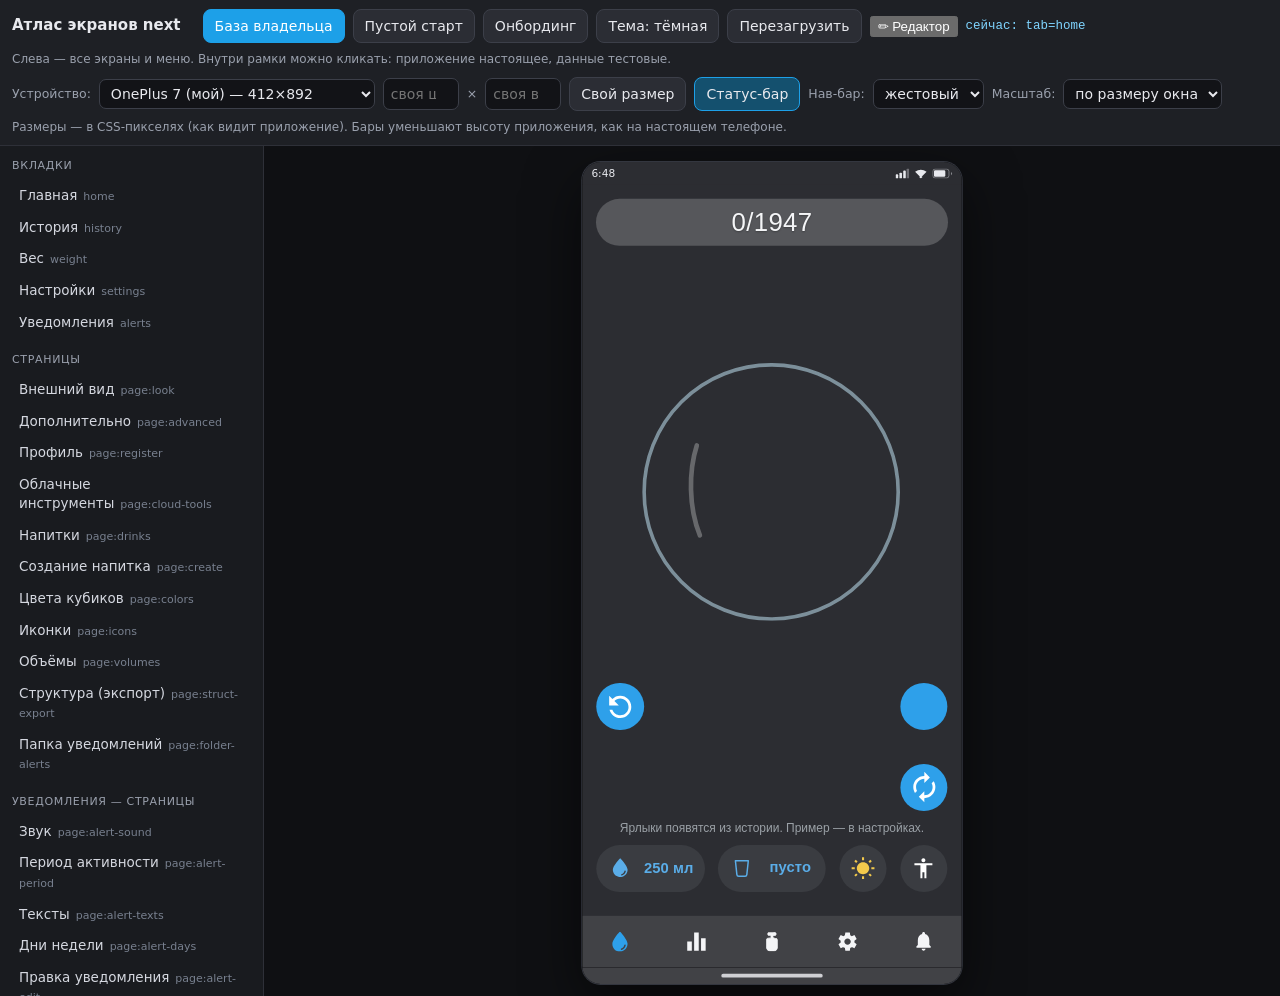
==== commit ca9c69ca: "Центровка кнопок: фикс редактора и CSS + атлас-порция 4 Жалоба владельца: выбираешь галку (сдвиг 0/0" ====
--- a/atlas.html
+++ b/atlas.html
@@ -26,6 +26,8 @@
   .sec:first-child { margin-top: 2px; }
   .scr { display: block; width: 100%; text-align: left; background: none; border: 0; color: #d5d8e0; padding: 6px 9px; border-radius: 8px; cursor: pointer; font: inherit; font-size: 13.5px; }
   .scr:hover { background: #23252c; }
+  .scr.on { background: #14506e; color: #fff; }
+  .scr.on small { color: #a8c8e0; }
   .scr small { color: #78808f; margin-left: 6px; font-size: 11px; }
   #center { flex: 1; display: flex; align-items: flex-start; justify-content: center; padding: 16px; overflow: auto; background: #0f1013; }
   #frame { position: relative; width: 412px; height: 892px; flex: none; border-radius: 20px; overflow: hidden; box-shadow: 0 0 0 1px #33363f, 0 22px 60px rgba(0,0,0,.55); background: #000; }
@@ -331,7 +333,12 @@
       var b = document.createElement("button");
       b.className = "scr"; b.dataset.atlas = it[1];
       b.innerHTML = it[0] + "<small>" + it[1] + "</small>";
-      b.addEventListener("click", function () { go(it[2]); });
+      b.addEventListener("click", function () {
+        /* выбранный пункт остаётся подсвеченным, пока не выберут другой */
+        left.querySelectorAll(".scr.on").forEach(function (x) { x.classList.remove("on"); });
+        b.classList.add("on");
+        go(it[2]);
+      });
       left.appendChild(b);
     });
   });
@@ -623,6 +630,21 @@
     return "#" + h(m[1]) + h(m[2]) + h(m[3]);
   }
   function edTx(el) {
+    if (el.dataset.edTx == null || el.dataset.edTy == null) {
+      /* Первое касание: подхватываем СУЩЕСТВУЮЩИЙ сдвиг элемента (у
+         центрированных кнопок это translateX(-50%) из CSS), иначе при
+         первом же движении редактор затирал CSS-трансформ своим, и
+         кнопка «улетала» на полширины — владелец ловил её обратно на
+         -32 и слал в журнале лишний сдвиг (инцидент центровки 07.11).
+         Вычисленный трансформ запекаем в инлайн в пикселях кадра. */
+      var tx = 0, ty = 0, w = edW();
+      try {
+        var m = /matrix\(([^)]+)\)/.exec((w && w.getComputedStyle(el).transform) || "");
+        if (m) { var pp = m[1].split(","); tx = parseFloat(pp[4]) || 0; ty = parseFloat(pp[5]) || 0; }
+      } catch (e) { /* нет окна — нули */ }
+      el.dataset.edTx = tx; el.dataset.edTy = ty;
+      if (tx || ty) el.style.transform = "translate(" + tx + "px," + ty + "px)";
+    }
     return { x: parseFloat(el.dataset.edTx || "0"), y: parseFloat(el.dataset.edTy || "0") };
   }
   function edApplyTx(el, x, y, recordIt) {
@@ -654,16 +676,42 @@
       });
     });
   }
+  /* «Наша сетка»: вертикали 41+66k, горизонтали — замер со скрина
+     владельца (uploads/image-1.png): линии идут по центрам рядов, а не
+     лесенкой: пилюля 43, «Вода» 88, середина 361, ряд действий 617,
+     напитки 697, выбор объёма 785, нав-бар 863.
+     Координаты замерены на высоте 892, но у каждой линии свой якорь —
+     как у самого интерфейса: шапка держится верха (t), нижний блок —
+     низа (b: в записи расстояние от низа 892), середина — центра (c).
+     Поэтому на другой высоте (бары атласа, другой телефон) линии едут
+     вместе со своими рядами, а не остаются на абсолютных цифрах. */
+  var ED_OUR_X0 = 41, ED_OUR_DX = 66, ED_OUR_H = 892;
+  var ED_OUR_Y = [
+    { y: 43, a: "t" }, { y: 88, a: "t" }, { y: 361, a: "c" },
+    { y: 617, a: "b" }, { y: 697, a: "b" }, { y: 785, a: "b" }, { y: 863, a: "b" }
+  ];
+  function edOurYs(vh) {
+    return ED_OUR_Y.map(function (r) {
+      if (r.a === "t") return r.y;
+      if (r.a === "b") return vh - (ED_OUR_H - r.y);
+      return r.y + Math.round((vh - ED_OUR_H) / 2);
+    });
+  }
   function edSnapAxis(v, o) {
     var best = edSnap(v);
     edGuides.forEach(function (g) {
       if (g.o === o && Math.abs(g.p - v) < Math.abs(best - v)) best = g.p;
     });
     if (document.getElementById("edOurOn").checked) {
-      /* наша сетка: вертикали 41+66k, горизонтали 44+46k (замер со скрина владельца) */
-      var off = o === "v" ? 41 : 44, st = o === "v" ? 66 : 46;
-      var cand = off + Math.round((v - off) / st) * st;
-      if (Math.abs(cand - v) < Math.abs(best - v)) best = cand;
+      if (o === "v") {
+        var cand = ED_OUR_X0 + Math.round((v - ED_OUR_X0) / ED_OUR_DX) * ED_OUR_DX;
+        if (Math.abs(cand - v) < Math.abs(best - v)) best = cand;
+      } else {
+        var w2 = edW();
+        edOurYs(w2 ? w2.innerHeight : ED_OUR_H).forEach(function (gy) {
+          if (Math.abs(gy - v) < Math.abs(best - v)) best = gy;
+        });
+      }
     }
     return best;
   }
@@ -677,16 +725,17 @@
     if (!on) return;
     var num = document.getElementById("edOurNum").checked;
     var html = "", x, y, li = 0;
-    for (x = 41; x < w.innerWidth; x += 66) {
+    for (x = ED_OUR_X0; x < w.innerWidth; x += ED_OUR_DX) {
       html += "<div class=\"ed-our-v\" style=\"left:" + x + "px\"></div>";
       if (num) html += "<div class=\"ed-our-lab\" style=\"left:" + x + "px;top:2px\">" + ED_LETTERS[li++] + "</div>";
     }
     var cols = li;
-    for (y = 44; y < w.innerHeight; y += 46) {
-      html += "<div class=\"ed-our-h\" style=\"top:" + y + "px\"></div>";
-      if (num) html += "<div class=\"ed-our-lab\" style=\"left:8px;top:" + y + "px;transform:translate(0,-50%)\">" +
-        (ED_LETTERS[cols + Math.round((y - 44) / 46)] || "") + "</div>";
-    }
+    edOurYs(w.innerHeight).forEach(function (yy, ri) {
+      if (yy < 0 || yy >= w.innerHeight) return;
+      html += "<div class=\"ed-our-h\" style=\"top:" + yy + "px\"></div>";
+      if (num) html += "<div class=\"ed-our-lab\" style=\"left:8px;top:" + yy + "px;transform:translate(0,-50%)\">" +
+        (ED_LETTERS[cols + ri] || "") + "</div>";
+    });
     box.innerHTML = html;
   }
   function edTarget(e) {
@@ -772,7 +821,12 @@
   }
   function onEdSwallow(e) {
     if (!edOn) return;
-    /* клики приложения в режиме редактора глушим: правим, а не нажимаем */
+    /* Клики приложения в режиме редактора глушим: правим, а не нажимаем.
+       Но только настоящие, от руки (isTrusted): программные клики —
+       каталог атласа открывает шторки честным кликом по кнопкам («+»
+       истории и т.п.), их глушить нельзя, иначе пункт «Добавить
+       запись» с включённым редактором не открывал шторку. */
+    if (!e.isTrusted) return;
     e.preventDefault(); e.stopPropagation();
   }
   function edPinToast(node) {
@@ -803,6 +857,9 @@
     d.addEventListener("scroll", function () { edBoxTo(); }, true);
     var mo = new (edW().MutationObserver)(function (muts) {
       if (!edOn) return;
+      /* любая перерисовка приложения могла снести инлайн-правки:
+         журнал вернёт их сам (дебаунс в edScheduleApply) */
+      edScheduleApply();
       for (var i = 0; i < muts.length; i++) {
         var added = muts[i].addedNodes;
         for (var j = 0; j < added.length; j++) {
@@ -818,9 +875,16 @@
     });
     mo.observe(d.documentElement, { childList: true, subtree: true });
   }
+  var edLastScreen = "";
   setInterval(function () {
     var d = edD();
-    if (d && d !== edLastDoc) { edLastDoc = d; edAttach(); edDeselect(); }
+    if (d && d !== edLastDoc) { edLastDoc = d; edAttach(); edDeselect(); edScheduleApply(); }
+    var scrNow = edScreen();
+    if (scrNow !== edLastScreen) {
+      var had = edLastScreen;
+      edLastScreen = scrNow;
+      if (had) edScheduleApply(); /* смена экрана: вернуть его правки */
+    }
     if (edOn) { edEnsureDom(); edLayoutGrid(); edGuidesRender(); edOurRender(); if (edSelEl) edBoxTo(); }
   }, 400);
 
@@ -829,7 +893,7 @@
     edOn = !edOn;
     this.classList.toggle("on", edOn);
     edPanel.classList.toggle("open", edOn);
-    if (edOn) { edAttach(); edEnsureDom(); } else { edDeselect(); if (edHover) edHover.removeAttribute("data-ed-hover"); }
+    if (edOn) { edAttach(); edEnsureDom(); edScheduleApply(); } else { edDeselect(); if (edHover) edHover.removeAttribute("data-ed-hover"); }
     edLayoutGrid();
     document.getElementById("edStatus").textContent = edOn ? "редактор включён" : "";
   });
@@ -973,22 +1037,53 @@
     if (navigator.clipboard) navigator.clipboard.writeText(txt).catch(function () {});
     document.getElementById("edStatus").textContent = "отчёт в поле ниже и в буфере обмена";
   });
-  document.getElementById("edReapply").addEventListener("click", function () {
+  /* Применение журнала к текущему экрану. Возвращает {ok, miss}.
+     Уже совпадающие значения не трогаем — функция идемпотентна и
+     годится для автоматического возврата правок после перерисовок. */
+  function edApplyRecords() {
     var d = edD(), scr = edScreen(), okN = 0, miss = 0;
+    if (!d) return { ok: 0, miss: 0 };
     edEdits.forEach(function (r) {
       if (r.screen !== scr) return;
       var el = null;
       try { el = d.querySelector(r.sel); } catch (e) { el = null; }
       if (!el) { miss++; return; }
-      if (r.prop === "text") el.textContent = r.value;
-      else if (r.prop === "transform") {
-        var m = /translate\((-?[\d.]+)px,\s*(-?[\d.]+)px\)/.exec(r.value);
-        if (m) { el.dataset.edTx = m[1]; el.dataset.edTy = m[2]; }
-        el.style.transform = r.value;
-      } else el.style[r.prop] = r.value;
-      okN++;
-    });
-    document.getElementById("edStatus").textContent = "применено " + okN + (miss ? ", не найдено " + miss : "");
+      if (r.prop === "text") {
+        if (el.textContent !== r.value) { el.textContent = r.value; okN++; }
+      } else if (r.prop === "transform") {
+        if (el.style.transform.replace(/\s/g, "") !== r.value.replace(/\s/g, "")) {
+          var m = /translate\((-?[\d.]+)px,\s*(-?[\d.]+)px\)/.exec(r.value);
+          if (m) { el.dataset.edTx = m[1]; el.dataset.edTy = m[2]; }
+          el.style.transform = r.value;
+          okN++;
+        }
+      } else if (el.style[r.prop] !== r.value) { el.style[r.prop] = r.value; okN++; }
+    });
+    return { ok: okN, miss: miss };
+  }
+  var edApplyTimer = null;
+  function edScheduleApply() {
+    if (!edOn || !edEdits.length) return;
+    if (edApplyTimer) clearTimeout(edApplyTimer);
+    edApplyTimer = setTimeout(function () {
+      edApplyTimer = null;
+      var r = edApplyRecords();
+      if (r.ok > 0) {
+        document.getElementById("edStatus").textContent = "правки экрана возвращены автоматически (" + r.ok + ")";
+      }
+    }, 350);
+  }
+  document.getElementById("edReapply").addEventListener("click", function () {
+    var r = edApplyRecords();
+    /* кнопка докладывает и про пропуски, авто-режим молчит о них */
+    var scr = edScreen(), miss = 0, d = edD();
+    edEdits.forEach(function (rec) {
+      if (rec.screen !== scr) return;
+      var el = null;
+      try { el = d.querySelector(rec.sel); } catch (e) { el = null; }
+      if (!el) miss++;
+    });
+    document.getElementById("edStatus").textContent = "применено " + r.ok + (miss ? ", не найдено " + miss : "");
   });
   document.getElementById("edWipe").addEventListener("click", function () {
     edEdits = []; edLogRender(); edDeselect();
